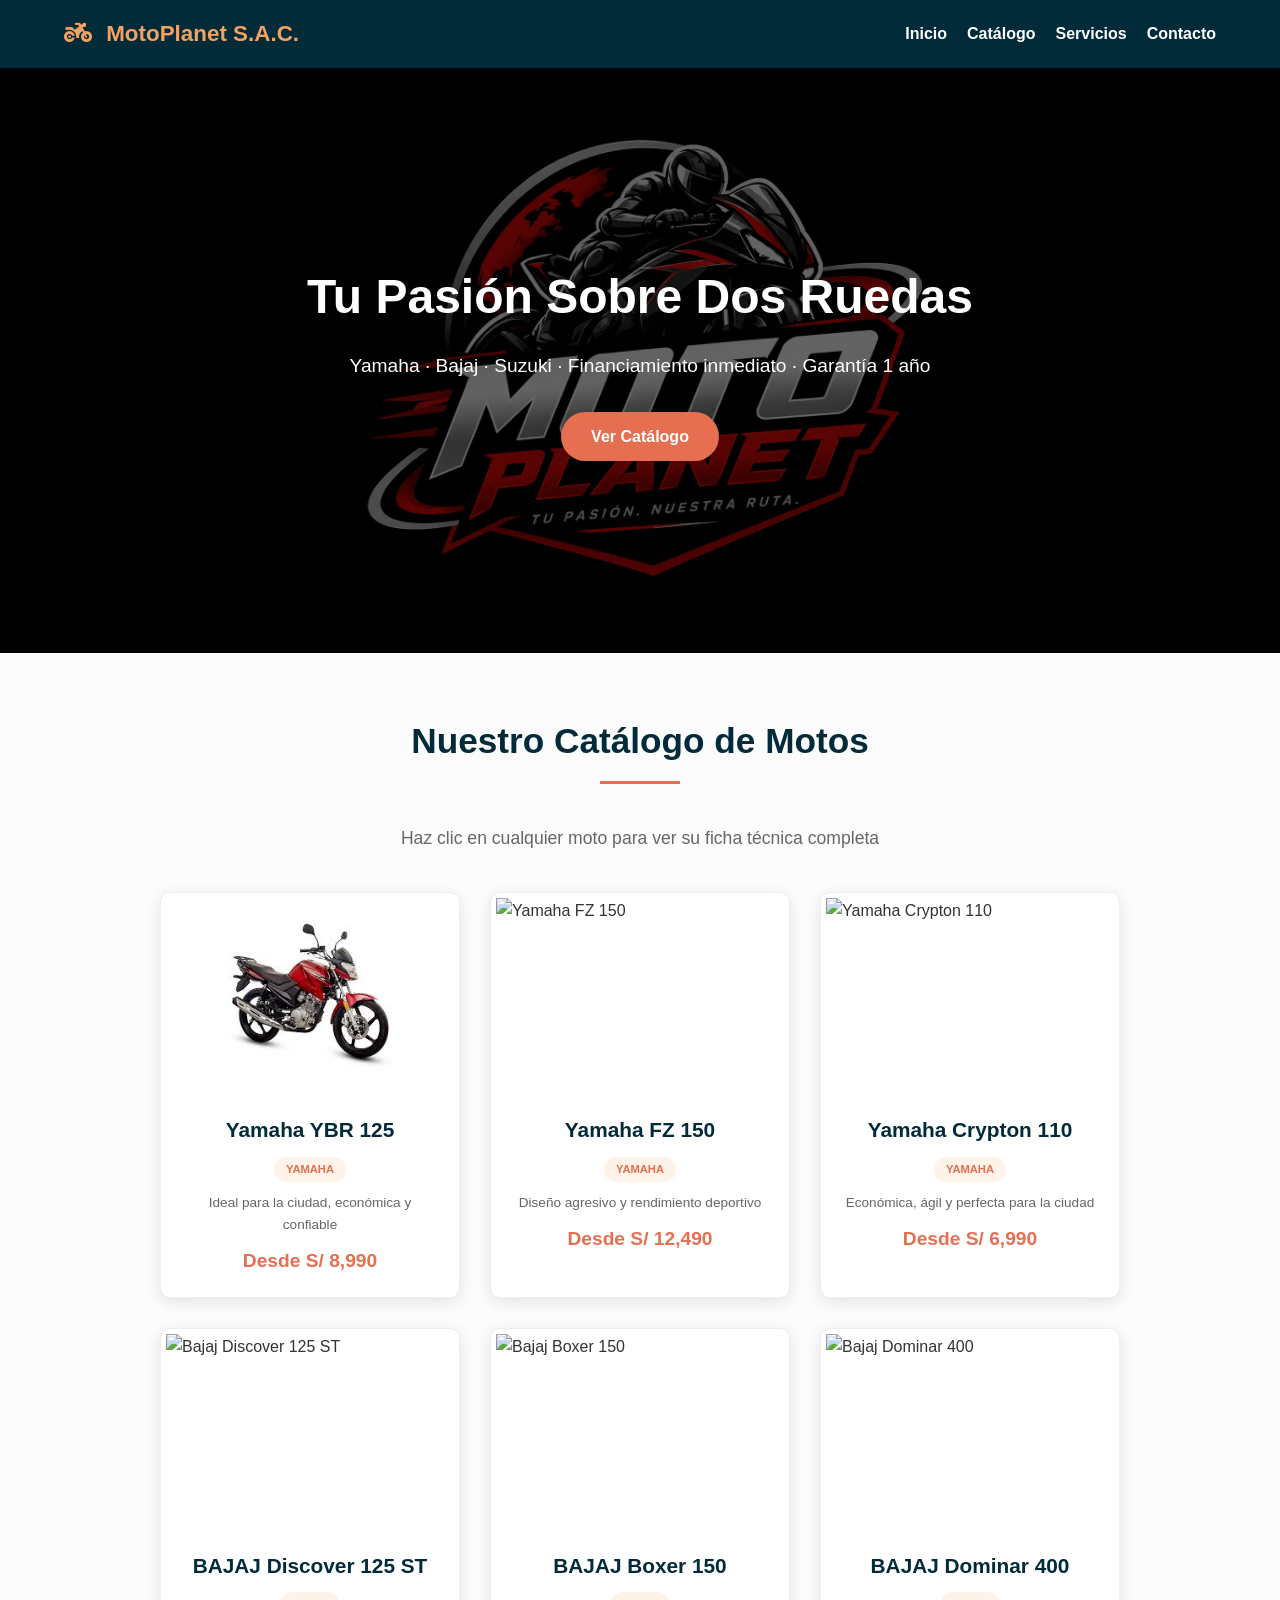
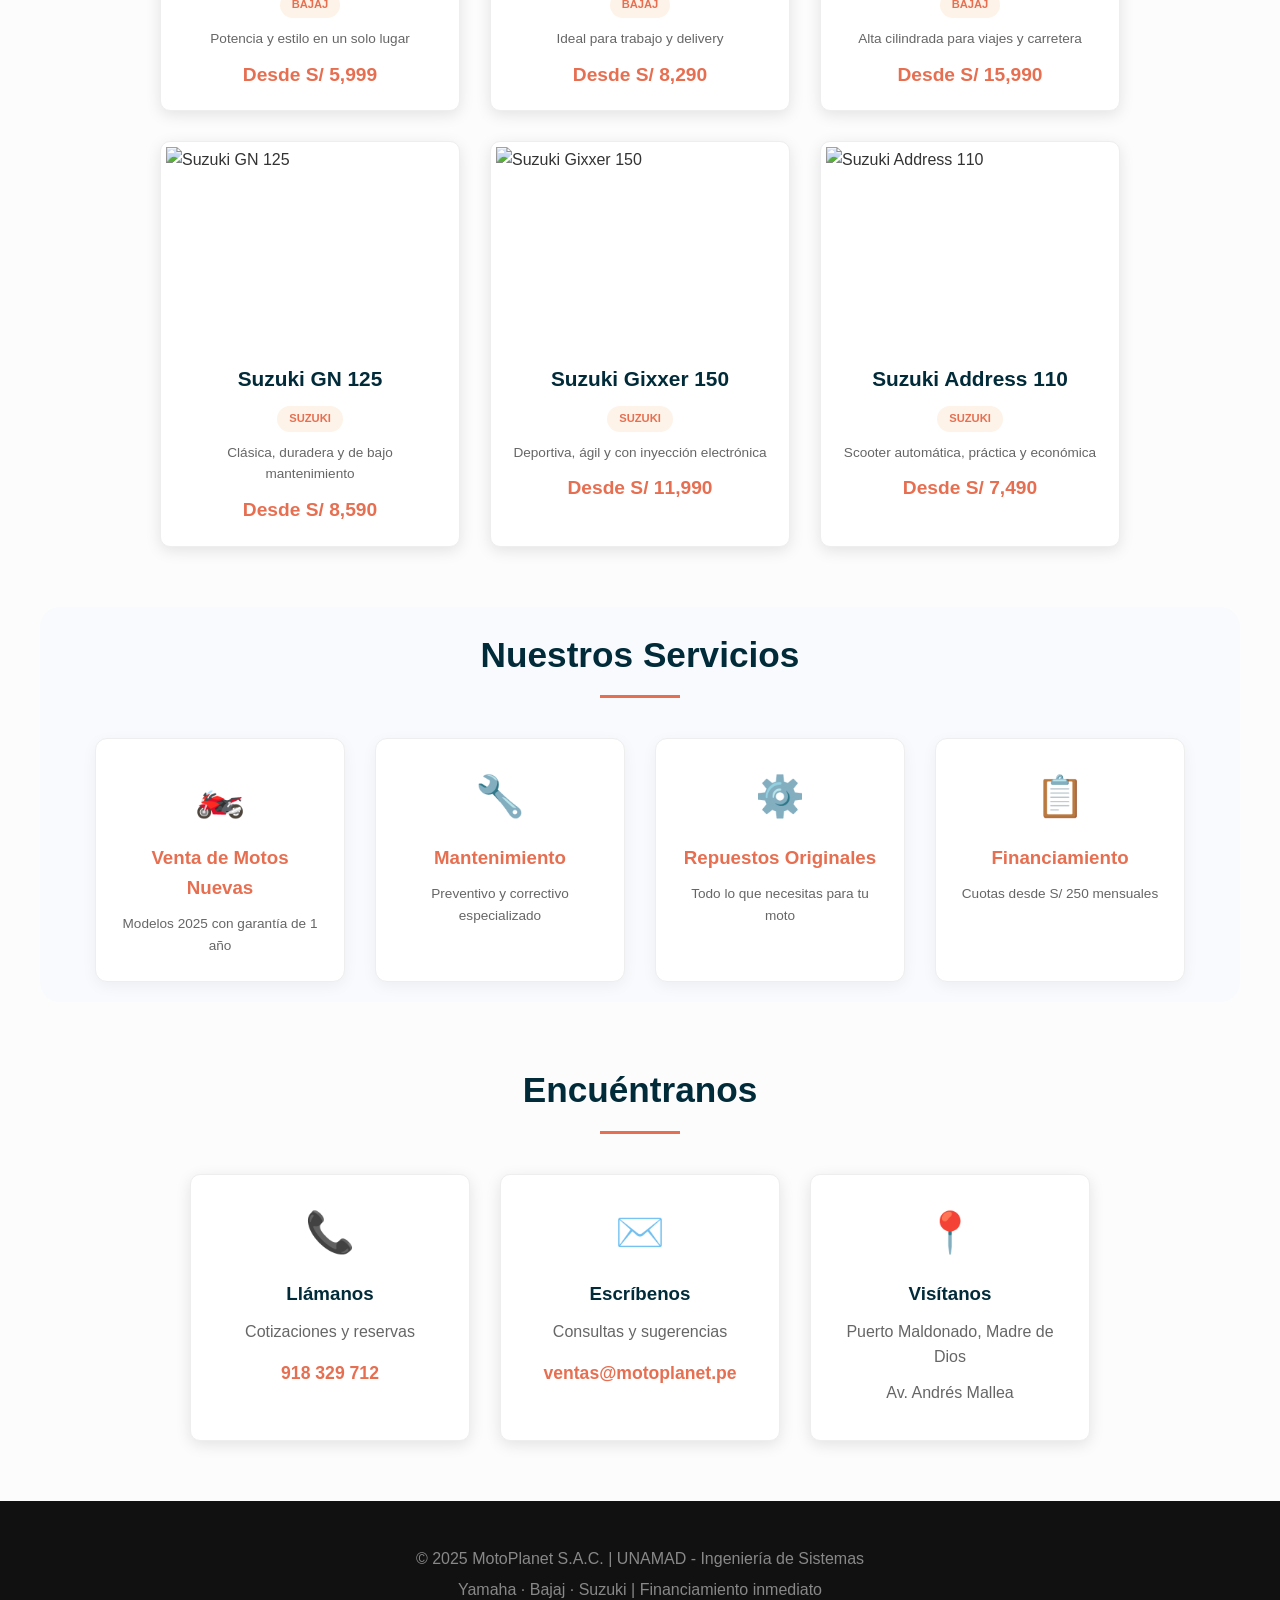
==== maquetado/index.html @ e6634514 "la base" ====
<!DOCTYPE html>
<html lang="es">

<head>
    <meta charset="UTF-8">
    <meta name="viewport" content="width=device-width, initial-scale=1.0">
    <title>MotoPlanet S.A.C. | Yamaha · Bajaj · Suzuki</title>
    <meta name="description" content="Catálogo de motos Yamaha, Bajaj y Suzuki en Puerto Maldonado">
    <link rel="stylesheet" href="https://cdnjs.cloudflare.com/ajax/libs/font-awesome/6.0.0-beta3/css/all.min.css">
    <link rel="stylesheet" href="style.css">
</head>

<body>

    <header class="main-header">
        <nav>
            <div class="logo">
                <i class="fas fa-motorcycle"></i>
                MotoPlanet S.A.C.
            </div>
            <ul>
                <li><a href="#inicio">Inicio</a></li>
                <li><a href="#catalogo">Catálogo</a></li>
                <li><a href="#servicios">Servicios</a></li>
                <li><a href="#contacto">Contacto</a></li>
            </ul>
        </nav>
    </header>

    <main>
        <section id="inicio" class="hero">
            <div class="hero-content">
                <h1>Tu Pasión Sobre Dos Ruedas</h1>
                <p>Yamaha · Bajaj · Suzuki · Financiamiento inmediato · Garantía 1 año</p>
                <a href="#catalogo" class="btn-cta">Ver Catálogo</a>
            </div>
        </section>

        <section id="catalogo" class="container">
            <h2 class="section-title">Nuestro Catálogo de Motos</h2>
            <p class="catalogo-descripcion">Haz clic en cualquier moto para ver su ficha técnica completa</p>

            <div class="catalogo-grid">
                <!-- Yamaha YBR 125 -->
                <a href="#modal-yamaha-ybr125" class="moto-card">
                    <div class="moto-imagen">
                        <img src="[data-uri]" alt="Yamaha YBR 125">
                    </div>
                    <div class="moto-info">
                        <h3>Yamaha YBR 125</h3>
                        <span class="marca-badge">YAMAHA</span>
                        <p>Ideal para la ciudad, económica y confiable</p>
                        <div class="precio">Desde S/ 8,990</div>
                    </div>
                </a>

                <!-- Yamaha FZ 150 -->
                <a href="#modal-yamaha-fz150" class="moto-card">
                    <div class="moto-imagen">
                        <img src="https://yamahayamamotos.com.co/wp-content/uploads/fz15v3_gris_2025-jpg.webp" alt="Yamaha FZ 150">
                    </div>
                    <div class="moto-info">
                        <h3>Yamaha FZ 150</h3>
                        <span class="marca-badge">YAMAHA</span>
                        <p>Diseño agresivo y rendimiento deportivo</p>
                        <div class="precio">Desde S/ 12,490</div>
                    </div>
                </a>

                <!-- Yamaha Crypton 110 -->
                <a href="#modal-yamaha-crypton110" class="moto-card">
                    <div class="moto-imagen">
                        <img src="https://lucero.com.pe/wp-content/uploads/2022/08/4-23.png" alt="Yamaha Crypton 110">
                    </div>
                    <div class="moto-info">
                        <h3>Yamaha Crypton 110</h3>
                        <span class="marca-badge">YAMAHA</span>
                        <p>Económica, ágil y perfecta para la ciudad</p>
                        <div class="precio">Desde S/ 6,990</div>
                    </div>
                </a>

                <!-- Bajaj Discover 125 ST -->
                <a href="#modal-bajaj-discover125st" class="moto-card">
                    <div class="moto-imagen">
                        <img src="https://somosmoto.pe/images/models/gallery/bajaj-discover-125st-2024-gallery-c9e2ae.jpg" alt="Bajaj Discover 125 ST">
                    </div>
                    <div class="moto-info">
                        <h3>BAJAJ Discover 125 ST</h3>
                        <span class="marca-badge">BAJAJ</span>
                        <p>Potencia y estilo en un solo lugar</p>
                        <div class="precio">Desde S/ 5,999</div>
                    </div>
                </a>

                <!-- Bajaj Boxer 150 -->
                <a href="#modal-bajaj-boxer150" class="moto-card">
                    <div class="moto-imagen">
                        <img src="https://cdn.pixabay.com/photo/2017/07/03/20/17/motorcycle-2468757_640.jpg" alt="Bajaj Boxer 150">
                    </div>
                    <div class="moto-info">
                        <h3>BAJAJ Boxer 150</h3>
                        <span class="marca-badge">BAJAJ</span>
                        <p>Ideal para trabajo y delivery</p>
                        <div class="precio">Desde S/ 8,290</div>
                    </div>
                </a>

                <!-- Bajaj Dominar 400 -->
                <a href="#modal-bajaj-dominar400" class="moto-card">
                    <div class="moto-imagen">
                        <img src="https://cdn.pixabay.com/photo/2018/09/23/01/35/motorcycle-3697229_640.jpg" alt="Bajaj Dominar 400">
                    </div>
                    <div class="moto-info">
                        <h3>BAJAJ Dominar 400</h3>
                        <span class="marca-badge">BAJAJ</span>
                        <p>Alta cilindrada para viajes y carretera</p>
                        <div class="precio">Desde S/ 15,990</div>
                    </div>
                </a>

                <!-- Suzuki GN 125 -->
                <a href="#modal-suzuki-gn125" class="moto-card">
                    <div class="moto-imagen">
                        <img src="https://cdn.pixabay.com/photo/2022/05/01/17/02/motorcycle-7167574_640.jpg" alt="Suzuki GN 125">
                    </div>
                    <div class="moto-info">
                        <h3>Suzuki GN 125</h3>
                        <span class="marca-badge">SUZUKI</span>
                        <p>Clásica, duradera y de bajo mantenimiento</p>
                        <div class="precio">Desde S/ 8,590</div>
                    </div>
                </a>

                <!-- Suzuki Gixxer 150 -->
                <a href="#modal-suzuki-gixxer150" class="moto-card">
                    <div class="moto-imagen">
                        <img src="https://cdn.pixabay.com/photo/2021/11/10/05/04/motorcycle-6783429_640.jpg" alt="Suzuki Gixxer 150">
                    </div>
                    <div class="moto-info">
                        <h3>Suzuki Gixxer 150</h3>
                        <span class="marca-badge">SUZUKI</span>
                        <p>Deportiva, ágil y con inyección electrónica</p>
                        <div class="precio">Desde S/ 11,990</div>
                    </div>
                </a>

                <!-- Suzuki Address 110 -->
                <a href="#modal-suzuki-address110" class="moto-card">
                    <div class="moto-imagen">
                        <img src="https://cdn.pixabay.com/photo/2015/09/08/21/02/scooter-930727_640.jpg" alt="Suzuki Address 110">
                    </div>
                    <div class="moto-info">
                        <h3>Suzuki Address 110</h3>
                        <span class="marca-badge">SUZUKI</span>
                        <p>Scooter automática, práctica y económica</p>
                        <div class="precio">Desde S/ 7,490</div>
                    </div>
                </a>
            </div>
        </section>

        <section id="servicios" class="container servicios-section">
            <h2 class="section-title">Nuestros Servicios</h2>
            <div class="servicios-grid">
                <div class="servicio-card">
                    <div class="servicio-icon">🏍️</div>
                    <h3>Venta de Motos Nuevas</h3>
                    <p>Modelos 2025 con garantía de 1 año</p>
                </div>
                <div class="servicio-card">
                    <div class="servicio-icon">🔧</div>
                    <h3>Mantenimiento</h3>
                    <p>Preventivo y correctivo especializado</p>
                </div>
                <div class="servicio-card">
                    <div class="servicio-icon">⚙️</div>
                    <h3>Repuestos Originales</h3>
                    <p>Todo lo que necesitas para tu moto</p>
                </div>
                <div class="servicio-card">
                    <div class="servicio-icon">📋</div>
                    <h3>Financiamiento</h3>
                    <p>Cuotas desde S/ 250 mensuales</p>
                </div>
            </div>
        </section>

        <section id="contacto" class="container">
            <h2 class="section-title">Encuéntranos</h2>
            <div class="contacto-grid">
                <div class="contacto-card">
                    <span class="icon">📞</span>
                    <h3>Llámanos</h3>
                    <p>Cotizaciones y reservas</p>
                    <a href="tel:+51918329712" class="contacto-link">918 329 712</a>
                </div>
                <div class="contacto-card">
                    <span class="icon">✉️</span>
                    <h3>Escríbenos</h3>
                    <p>Consultas y sugerencias</p>
                    <a href="mailto:ventas@motoplanet.pe" class="contacto-link">ventas@motoplanet.pe</a>
                </div>
                <div class="contacto-card">
                    <span class="icon">📍</span>
                    <h3>Visítanos</h3>
                    <p>Puerto Maldonado, Madre de Dios</p>
                    <p>Av. Andrés Mallea</p>
                </div>
            </div>
        </section>
    </main>

    <footer class="main-footer">
        <p>&copy; 2025 MotoPlanet S.A.C. | UNAMAD - Ingeniería de Sistemas</p>
        <p>Yamaha · Bajaj · Suzuki | Financiamiento inmediato</p>
    </footer>

    <!-- ========== MODALES ========== -->
    
    <div id="modal-yamaha-ybr125" class="modal">
        <div class="modal-content">
            <a href="#" class="modal-close">&times;</a>
            <div class="ficha-header">
                <div class="ficha-imagen"><img src="[data-uri]" alt="Yamaha YBR 125"></div>
                <div class="ficha-titulo">
                    <h2>Yamaha YBR 125</h2>
                    <span class="ficha-marca">YAMAHA</span>
                    <div class="ficha-precio">S/ 8,990</div>
                    <p>La Yamaha YBR 125 es la moto ideal para la ciudad. Económica, confiable y de bajo mantenimiento.</p>
                </div>
            </div>
            <div class="specs-modal">
                <div class="spec-modal-item"><i class="fas fa-microchip"></i><div><strong>Cilindrada</strong><span>124 cc</span></div></div>
                <div class="spec-modal-item"><i class="fas fa-horse-head"></i><div><strong>Potencia</strong><span>10.5 HP</span></div></div>
                <div class="spec-modal-item"><i class="fas fa-oil-can"></i><div><strong>Motor</strong><span>4T SOHC</span></div></div>
                <div class="spec-modal-item"><i class="fas fa-tachometer-alt"></i><div><strong>Consumo</strong><span>160 km/galón</span></div></div>
                <div class="spec-modal-item"><i class="fas fa-cogs"></i><div><strong>Transmisión</strong><span>4 velocidades</span></div></div>
                <div class="spec-modal-item"><i class="fas fa-weight-hanging"></i><div><strong>Peso</strong><span>121 kg</span></div></div>
            </div>
            <!-- esta parte es donde podemos poner el elace de wasap para cotizar -->
            <a href="https://wa.me/51918329712?text=Hola%20MotoPlanet,%20deseo%20cotizar%20la%20Yamaha%20YBR%20125" target="_blank" class="btn-cotizar">
                <i class="fab fa-whatsapp"></i> Cotizar ahora</a>
            </div> 
    </div>

    <div id="modal-yamaha-fz150" class="modal">
        <div class="modal-content">
            <a href="#" class="modal-close">&times;</a>
            <div class="ficha-header">
                <div class="ficha-imagen"><img src="https://yamahayamamotos.com.co/wp-content/uploads/fz15v3_gris_2025-jpg.webp" alt="Yamaha FZ 150"></div>
                <div class="ficha-titulo">
                    <h2>Yamaha FZ 150</h2>
                    <span class="ficha-marca">YAMAHA</span>
                    <div class="ficha-precio">S/ 12,490</div>
                    <p>Diseño agresivo y rendimiento deportivo. La FZ 150 ofrece una experiencia de manejo única.</p>
                </div>
            </div>
            <div class="specs-modal">
                <div class="spec-modal-item"><i class="fas fa-microchip"></i><div><strong>Cilindrada</strong><span>149 cc</span></div></div>
                <div class="spec-modal-item"><i class="fas fa-horse-head"></i><div><strong>Potencia</strong><span>12.4 HP</span></div></div>
                <div class="spec-modal-item"><i class="fas fa-oil-can"></i><div><strong>Motor</strong><span>4T SOHC</span></div></div>
                <div class="spec-modal-item"><i class="fas fa-tachometer-alt"></i><div><strong>Consumo</strong><span>150 km/galón</span></div></div>
                <div class="spec-modal-item"><i class="fas fa-cogs"></i><div><strong>Transmisión</strong><span>5 velocidades</span></div></div>
                <div class="spec-modal-item"><i class="fas fa-weight-hanging"></i><div><strong>Peso</strong><span>128 kg</span></div></div>
            </div>
            <a href="https://wa.me/51918329712?text=Hola%20MotoPlanet,%20deseo%20cotizar%20la%20Yamaha%20YBR%20125" target="_blank" class="btn-cotizar">
                <i class="fab fa-whatsapp"></i> Cotizar ahora</a>
        </div>
    </div>

    <div id="modal-yamaha-crypton110" class="modal">
        <div class="modal-content">
            <a href="#" class="modal-close">&times;</a>
            <div class="ficha-header">
                <div class="ficha-imagen"><img src="https://cdn.pixabay.com/photo/2022/02/28/17/02/motorcycle-7038463_640.jpg" alt="Yamaha Crypton 110"></div>
                <div class="ficha-titulo">
                    <h2>Yamaha Crypton 110</h2>
                    <span class="ficha-marca">YAMAHA</span>
                    <div class="ficha-precio">S/ 6,990</div>
                    <p>Económica, ágil y perfecta para la ciudad. Bajo consumo y facilidad de manejo.</p>
                </div>
            </div>
            <div class="specs-modal">
                <div class="spec-modal-item"><i class="fas fa-microchip"></i><div><strong>Cilindrada</strong><span>113 cc</span></div></div>
                <div class="spec-modal-item"><i class="fas fa-horse-head"></i><div><strong>Potencia</strong><span>9.5 HP</span></div></div>
                <div class="spec-modal-item"><i class="fas fa-oil-can"></i><div><strong>Motor</strong><span>4T SOHC</span></div></div>
                <div class="spec-modal-item"><i class="fas fa-tachometer-alt"></i><div><strong>Consumo</strong><span>170 km/galón</span></div></div>
                <div class="spec-modal-item"><i class="fas fa-cogs"></i><div><strong>Transmisión</strong><span>4 velocidades semi-auto</span></div></div>
                <div class="spec-modal-item"><i class="fas fa-weight-hanging"></i><div><strong>Peso</strong><span>95 kg</span></div></div>
            </div>
            <a href="https://wa.me/51918329712?text=Hola%20MotoPlanet,%20deseo%20cotizar%20la%20Yamaha%20YBR%20125" target="_blank" class="btn-cotizar">
                <i class="fab fa-whatsapp"></i> Cotizar ahora</a>
   
        </div>
    </div>

    <div id="modal-bajaj-discover125st" class="modal">
        <div class="modal-content">
            <a href="#" class="modal-close">&times;</a>
            <div class="ficha-header">
                <div class="ficha-imagen"><img src="https://somosmoto.pe/images/models/gallery/bajaj-discover-125st-2024-gallery-c9e2ae.jpg" alt="Bajaj Discover 125 ST"></div>
                <div class="ficha-titulo">
                    <h2>Bajaj Discover 125 ST</h2>
                    <span class="ficha-marca">BAJAJ</span>
                    <div class="ficha-precio">S/ 5,999</div>
                    <p>Potencia y estilo en un solo lugar. Líder en su segmento con motor DTS-i.</p>
                </div>
            </div>
            <div class="specs-modal">
                <div class="spec-modal-item"><i class="fas fa-microchip"></i><div><strong>Cilindrada</strong><span>124.6 cc</span></div></div>
                <div class="spec-modal-item"><i class="fas fa-horse-head"></i><div><strong>Potencia</strong><span>12.8 HP</span></div></div>
                <div class="spec-modal-item"><i class="fas fa-oil-can"></i><div><strong>Motor</strong><span>4T DTS-i</span></div></div>
                <div class="spec-modal-item"><i class="fas fa-tachometer-alt"></i><div><strong>Consumo</strong><span>250 km/galón</span></div></div>
                <div class="spec-modal-item"><i class="fas fa-cogs"></i><div><strong>Transmisión</strong><span>5 velocidades</span></div></div>
                <div class="spec-modal-item"><i class="fas fa-weight-hanging"></i><div><strong>Peso</strong><span>124 kg</span></div></div>
            </div>
            <a href="https://wa.me/51918329712?text=Hola%20MotoPlanet,%20deseo%20cotizar%20la%20Bajaj%20Discover%20125%20ST" target="_blank" class="btn-cotizar">
                <i class="fab fa-whatsapp"></i> Cotizar ahora</a>
        </div>
    </div>

    <div id="modal-bajaj-boxer150" class="modal">
        <div class="modal-content">
            <a href="#" class="modal-close">&times;</a>
            <div class="ficha-header">
                <div class="ficha-imagen"><img src="https://cdn.pixabay.com/photo/2017/07/03/20/17/motorcycle-2468757_640.jpg" alt="Bajaj Boxer 150"></div>
                <div class="ficha-titulo">
                    <h2>Bajaj Boxer 150</h2>
                    <span class="ficha-marca">BAJAJ</span>
                    <div class="ficha-precio">S/ 8,290</div>
                    <p>Ideal para trabajo y delivery. Durabilidad y bajo costo de mantenimiento.</p>
                </div>
            </div>
            <div class="specs-modal">
                <div class="spec-modal-item"><i class="fas fa-microchip"></i><div><strong>Cilindrada</strong><span>149.5 cc</span></div></div>
                <div class="spec-modal-item"><i class="fas fa-horse-head"></i><div><strong>Potencia</strong><span>12 HP</span></div></div>
                <div class="spec-modal-item"><i class="fas fa-oil-can"></i><div><strong>Motor</strong><span>4T DTS-i</span></div></div>
                <div class="spec-modal-item"><i class="fas fa-tachometer-alt"></i><div><strong>Consumo</strong><span>155 km/galón</span></div></div>
                <div class="spec-modal-item"><i class="fas fa-cogs"></i><div><strong>Transmisión</strong><span>4 velocidades</span></div></div>
                <div class="spec-modal-item"><i class="fas fa-weight-hanging"></i><div><strong>Peso</strong><span>130 kg</span></div></div>
            </div>
            <a href="https://wa.me/51918329712?text=Hola%20MotoPlanet,%20deseo%20cotizar%20la%20Bajaj%20Boxer%20150" target="_blank" class="btn-cotizar">
                <i class="fab fa-whatsapp"></i> Cotizar ahora</a>
        </div>
    </div>

    <div id="modal-bajaj-dominar400" class="modal">
        <div class="modal-content">
            <a href="#" class="modal-close">&times;</a>
            <div class="ficha-header">
                <div class="ficha-imagen"><img src="https://cdn.pixabay.com/photo/2018/09/23/01/35/motorcycle-3697229_640.jpg" alt="Bajaj Dominar 400"></div>
                <div class="ficha-titulo">
                    <h2>Bajaj Dominar 400</h2>
                    <span class="ficha-marca">BAJAJ</span>
                    <div class="ficha-precio">S/ 15,990</div>
                    <p>Alta cilindrada para viajes y carretera. Potencia y confort para largas distancias.</p>
                </div>
            </div>
            <div class="specs-modal">
                <div class="spec-modal-item"><i class="fas fa-microchip"></i><div><strong>Cilindrada</strong><span>373 cc</span></div></div>
                <div class="spec-modal-item"><i class="fas fa-horse-head"></i><div><strong>Potencia</strong><span>39.5 HP</span></div></div>
                <div class="spec-modal-item"><i class="fas fa-oil-can"></i><div><strong>Motor</strong><span>4T líquido</span></div></div>
                <div class="spec-modal-item"><i class="fas fa-tachometer-alt"></i><div><strong>Consumo</strong><span>130 km/galón</span></div></div>
                <div class="spec-modal-item"><i class="fas fa-cogs"></i><div><strong>Transmisión</strong><span>6 velocidades</span></div></div>
                <div class="spec-modal-item"><i class="fas fa-weight-hanging"></i><div><strong>Peso</strong><span>182 kg</span></div></div>
            </div>
            <a href="https://wa.me/51918329712?text=Hola%20MotoPlanet,%20deseo%20cotizar%20la%20Bajaj%20Dominar%20400" target="_blank" class="btn-cotizar">
                <i class="fab fa-whatsapp"></i> Cotizar ahora</a>
        </div>
    </div>

    <div id="modal-suzuki-gn125" class="modal">
        <div class="modal-content">
            <a href="#" class="modal-close">&times;</a>
            <div class="ficha-header">
                <div class="ficha-imagen"><img src="https://cdn.pixabay.com/photo/2022/05/01/17/02/motorcycle-7167574_640.jpg" alt="Suzuki GN 125"></div>
                <div class="ficha-titulo">
                    <h2>Suzuki GN 125</h2>
                    <span class="ficha-marca">SUZUKI</span>
                    <div class="ficha-precio">S/ 8,590</div>
                    <p>Clásica, duradera y de bajo mantenimiento. Favorita para trabajo y transporte diario.</p>
                </div>
            </div>
            <div class="specs-modal">
                <div class="spec-modal-item"><i class="fas fa-microchip"></i><div><strong>Cilindrada</strong><span>124 cc</span></div></div>
                <div class="spec-modal-item"><i class="fas fa-horse-head"></i><div><strong>Potencia</strong><span>11 HP</span></div></div>
                <div class="spec-modal-item"><i class="fas fa-oil-can"></i><div><strong>Motor</strong><span>4T OHC</span></div></div>
                <div class="spec-modal-item"><i class="fas fa-tachometer-alt"></i><div><strong>Consumo</strong><span>150 km/galón</span></div></div>
                <div class="spec-modal-item"><i class="fas fa-cogs"></i><div><strong>Transmisión</strong><span>5 velocidades</span></div></div>
                <div class="spec-modal-item"><i class="fas fa-weight-hanging"></i><div><strong>Peso</strong><span>112 kg</span></div></div>
            </div>
            <a href="https://wa.me/51918329712?text=Hola%20MotoPlanet,%20deseo%20cotizar%20la%20Suzuki%20GN%20125" target="_blank" class="btn-cotizar">
                <i class="fab fa-whatsapp"></i> Cotizar ahora</a>
        </div>
    </div>

    <div id="modal-suzuki-gixxer150" class="modal">
        <div class="modal-content">
            <a href="#" class="modal-close">&times;</a>
            <div class="ficha-header">
                <div class="ficha-imagen"><img src="https://cdn.pixabay.com/photo/2021/11/10/05/04/motorcycle-6783429_640.jpg" alt="Suzuki Gixxer 150"></div>
                <div class="ficha-titulo">
                    <h2>Suzuki Gixxer 150</h2>
                    <span class="ficha-marca">SUZUKI</span>
                    <div class="ficha-precio">S/ 11,990</div>
                    <p>Deportiva, ágil y con inyección electrónica. Lo mejor de la tecnología Suzuki.</p>
                </div>
            </div>
            <div class="specs-modal">
                <div class="spec-modal-item"><i class="fas fa-microchip"></i><div><strong>Cilindrada</strong><span>155 cc</span></div></div>
                <div class="spec-modal-item"><i class="fas fa-horse-head"></i><div><strong>Potencia</strong><span>13.6 HP</span></div></div>
                <div class="spec-modal-item"><i class="fas fa-oil-can"></i><div><strong>Motor</strong><span>4T inyección</span></div></div>
                <div class="spec-modal-item"><i class="fas fa-tachometer-alt"></i><div><strong>Consumo</strong><span>155 km/galón</span></div></div>
                <div class="spec-modal-item"><i class="fas fa-cogs"></i><div><strong>Transmisión</strong><span>5 velocidades</span></div></div>
                <div class="spec-modal-item"><i class="fas fa-weight-hanging"></i><div><strong>Peso</strong><span>136 kg</span></div></div>
            </div>
            <a href="https://wa.me/51918329712?text=Hola%20MotoPlanet,%20deseo%20cotizar%20la%20Suzuki%20Gixxer%20150" target="_blank" class="btn-cotizar">
                <i class="fab fa-whatsapp"></i> Cotizar ahora</a>
        </div>
    </div>

    <div id="modal-suzuki-address110" class="modal">
        <div class="modal-content">
            <a href="#" class="modal-close">&times;</a>
            <div class="ficha-header">
                <div class="ficha-imagen"><img src="https://cdn.pixabay.com/photo/2015/09/08/21/02/scooter-930727_640.jpg" alt="Suzuki Address 110"></div>
                <div class="ficha-titulo">
                    <h2>Suzuki Address 110</h2>
                    <span class="ficha-marca">SUZUKI</span>
                    <div class="ficha-precio">S/ 7,490</div>
                    <p>Scooter automática, práctica y económica. Perfecta para moverse en la ciudad.</p>
                </div>
            </div>
            <div class="specs-modal">
                <div class="spec-modal-item"><i class="fas fa-microchip"></i><div><strong>Cilindrada</strong><span>112 cc</span></div></div>
                <div class="spec-modal-item"><i class="fas fa-horse-head"></i><div><strong>Potencia</strong><span>8.5 HP</span></div></div>
                <div class="spec-modal-item"><i class="fas fa-oil-can"></i><div><strong>Motor</strong><span>4T OHC</span></div></div>
                <div class="spec-modal-item"><i class="fas fa-tachometer-alt"></i><div><strong>Consumo</strong><span>165 km/galón</span></div></div>
                <div class="spec-modal-item"><i class="fas fa-cogs"></i><div><strong>Transmisión</strong><span>Automática CVT</span></div></div>
                <div class="spec-modal-item"><i class="fas fa-weight-hanging"></i><div><strong>Peso</strong><span>98 kg</span></div></div>
            </div>
            <a href="https://wa.me/51918329712?text=Hola%20MotoPlanet,%20deseo%20cotizar%20la%20Suzuki%20Address%20110" target="_blank" class="btn-cotizar">
                <i class="fab fa-whatsapp"></i> Cotizar ahora</a>
        </div>
    </div>
    

</body>

</html>
---- maquetado/style.css ----
/* ========== RESETEO PROFESIONAL ========== */
* {
    margin: 0;
    padding: 0;
    box-sizing: border-box;
}

body {
    font-family: 'Segoe UI', Tahoma, sans-serif;
    background-color: #fcfcfc;
    color: #333;
    line-height: 1.6;
    scroll-behavior: smooth;
}

/* ========== NAVEGACIÓN ========== */
.main-header {
    background-color: #022b3a;
    color: white;
    padding: 1rem 5%;
    position: sticky;
    top: 0;
    z-index: 1000;
}

.main-header nav {
    display: flex;
    justify-content: space-between;
    align-items: center;
    max-width: 1200px;
    margin: 0 auto;
}

.logo {
    font-size: 1.4rem;
    font-weight: bold;
    color: #f4a261;
}

.logo i {
    margin-right: 8px;
}

.main-header ul {
    display: flex;
    list-style: none;
    gap: 20px;
}

.main-header a {
    color: white;
    text-decoration: none;
    font-weight: bold;
    transition: color 0.3s;
}

.main-header a:hover {
    color: #f4a261;
}
.hero {
    /* 1. Añadimos un fondo negro (#000) para rellenar los costados */
    background: linear-gradient(rgba(0, 0, 0, 0.6), rgba(0, 0, 0, 0.6)),
                #000000 url('logo/WhatsApp\ Image\ 2026-05-19\ at\ 8.20.12\ AM.jpeg') no-repeat;
    
    /* 2. Mantenemos el logo completo verticalmente */
    background-size: contain; 
    background-position: center;
    
    height: 65vh;
    display: flex;
    justify-content: center;
    align-items: center;
    text-align: center;
    color: white;
}

.hero h1 {
    font-size: 3rem;
    margin-bottom: 15px;
}

.hero p {
    font-size: 1.2rem;
    margin-bottom: 10px;
}

.btn-cta {
    display: inline-block;
    margin-top: 20px;
    padding: 12px 30px;
    background-color: #e76f51;
    color: white;
    text-decoration: none;
    font-weight: bold;
    border-radius: 50px;
    transition: background 0.3s, transform 0.2s;
}

.btn-cta:hover {
    background-color: #bc5a40;
    transform: scale(1.05);
}

/* ========== LAYOUT Y GRIDS (BOX MODEL) ========== */
.container {
    max-width: 1200px;
    margin: 60px auto;
    padding: 0 20px;
}

.section-title {
    text-align: center;
    margin-bottom: 40px;
    color: #022b3a;
    font-size: 2.2rem;
    position: relative;
    padding-bottom: 15px;
}

.section-title::after {
    content: '';
    position: absolute;
    bottom: 0;
    left: 50%;
    transform: translateX(-50%);
    width: 80px;
    height: 3px;
    background-color: #e76f51;
}

.catalogo-descripcion {
    text-align: center;
    color: #666;
    margin-bottom: 40px;
    font-size: 1.1rem;
}

/* Grid de Catálogo */
.catalogo-grid {
    display: flex;
    flex-wrap: wrap;
    justify-content: center;
    gap: 30px;
}

/* ========== TARJETAS (CARD DESIGN) PARA MOTOS ========== */
.moto-card {
   
    background: white;
    width: 300px;
    border-radius: 10px;
    overflow: hidden;
    box-shadow: 0 4px 15px rgba(0, 0, 0, 0.1);
    transition: transform 0.3s, box-shadow 0.3s;
    border: 1px solid #eee;
    cursor: pointer;
    text-decoration: none;
    color: inherit;
    display: block;
}

.moto-card:hover {
    transform: translateY(-10px);
    box-shadow: 0 8px 25px rgba(0, 0, 0, 0.15);
}

.moto-imagen {
    width: 100%;
    height: 200px;
    overflow: hidden;
}

.moto-imagen img {
    width: 100%;
    height: 100%;
    /* 1. Cambia 'cover' por 'contain' si no quieres que se corte ninguna parte de la moto */
    object-fit: contain; 
    
    /* 2. Añade un pequeño espacio interno para que la moto no choque con los bordes de la tarjeta */
    padding: 5px; 

    transition: transform 0.3s;
    
    
}

.moto-card:hover .moto-imagen img {
    transform: scale(1.05);
}

.moto-info {
    padding: 20px;
    text-align: center;
}

.moto-info h3 {
    color: #022b3a;
    margin-bottom: 8px;
    font-size: 1.3rem;
}

.marca-badge {
    display: inline-block;
    background: #fef3e8;
    color: #e76f51;
    padding: 4px 12px;
    border-radius: 20px;
    font-size: 0.7rem;
    font-weight: bold;
    margin-bottom: 10px;
}

.moto-info p {
    color: #666;
    font-size: 0.85rem;
    margin-bottom: 10px;
}

.precio {
    display: block;
    margin-top: 10px;
    font-weight: bold;
    color: #e76f51;
    font-size: 1.2rem;
}

/* ========== MODAL (SIN JS, CON :TARGET) ========== */
.modal {
    position: fixed;
    top: 0;
    left: 0;
    width: 100%;
    height: 100%;
    background: rgba(0, 0, 0, 0.85);
    z-index: 2000;
    display: none;
    align-items: center;
    justify-content: center;
    backdrop-filter: blur(5px);
}

.modal:target {
    display: flex;
}

.modal-content {
    background: white;
    width: 90%;
    max-width: 800px;
    max-height: 85vh;
    overflow-y: auto;
    border-radius: 15px;
    padding: 30px;
    position: relative;
    animation: modalFadeIn 0.3s ease;
}

@keyframes modalFadeIn {
    from {
        opacity: 0;
        transform: translateY(-30px);
    }
    to {
        opacity: 1;
        transform: translateY(0);
    }
}

.modal-close {
    position: absolute;
    right: 20px;
    top: 15px;
    font-size: 28px;
    font-weight: bold;
    text-decoration: none;
    color: #aaa;
    transition: color 0.2s;
}

.modal-close:hover {
    color: #e76f51;
}

/* Ficha técnica dentro del modal */
.ficha-header {
    display: flex;
    gap: 20px;
    flex-wrap: wrap;
    margin-bottom: 25px;
    padding-bottom: 15px;
    border-bottom: 2px solid #f0f0f0;
}

.ficha-imagen {
    flex: 1;
    min-width: 180px;
    background: #f5f5f5;
    border-radius: 12px;
    display: flex;
    align-items: center;
    justify-content: center;
    padding: 15px;
}

.ficha-imagen img {
    width: 100%;
    max-height: 180px;
    object-fit: contain;
    border-radius: 10px;
}

.ficha-titulo {
    flex: 2;
}

.ficha-titulo h2 {
    color: #022b3a;
    font-size: 1.8rem;
    margin-bottom: 8px;
}

.ficha-marca {
    display: inline-block;
    background: #e76f51;
    color: white;
    padding: 4px 15px;
    border-radius: 20px;
    font-size: 0.8rem;
    margin-bottom: 10px;
}

.ficha-precio {
    font-size: 1.5rem;
    font-weight: bold;
    color: #e76f51;
    margin-bottom: 10px;
}

.ficha-titulo p {
    color: #555;
    line-height: 1.5;
}

/* Especificaciones en grid */
.specs-modal {
    display: grid;
    grid-template-columns: repeat(auto-fit, minmax(180px, 1fr));
    gap: 12px;
    margin: 20px 0;
}

.spec-modal-item {
    display: flex;
    align-items: center;
    gap: 10px;
    background: #f8fafd;
    padding: 10px;
    border-radius: 12px;
}

.spec-modal-item i {
    font-size: 1.3rem;
    color: #e76f51;
    width: 30px;
}

.spec-modal-item strong {
    display: block;
    font-size: 0.65rem;
    text-transform: uppercase;
    color: #6b8cae;
}

.spec-modal-item span {
    font-weight: 700;
    font-size: 0.85rem;
}

.btn-cotizar {
    display: block;
    width: 100%;
    background: #e76f51;
    color: white;
    padding: 12px;
    border: none;
    border-radius: 50px;
    font-weight: bold;
    font-size: 1rem;
    cursor: pointer;
    text-align: center;
    text-decoration: none;
    transition: background 0.3s;
}

.btn-cotizar:hover {
    background: #bc5a40;
}

/* ========== SERVICIOS ========== */
.servicios-section {
    background-color: #f8fafd;
    border-radius: 20px;
    padding: 20px 0;
}

.servicios-grid {
    display: flex;
    flex-wrap: wrap;
    justify-content: center;
    gap: 30px;
}

.servicio-card {
    background: white;
    width: 250px;
    padding: 25px;
    border-radius: 12px;
    text-align: center;
    box-shadow: 0 4px 15px rgba(0, 0, 0, 0.05);
    transition: transform 0.3s;
    border: 1px solid #eee;
}

.servicio-card:hover {
    transform: translateY(-5px);
}

.servicio-icon {
    font-size: 2.5rem;
    margin-bottom: 15px;
}

.servicio-card h3 {
    color: #e76f51;
    margin-bottom: 10px;
}

.servicio-card p {
    color: #666;
    font-size: 0.85rem;
}

/* ========== CONTACTO (GRID Y TARJETAS) ========== */
.contacto-grid {
    display: flex;
    flex-wrap: wrap;
    justify-content: center;
    gap: 30px;
}

.contacto-card {
    background: white;
    width: 280px;
    border-radius: 10px;
    overflow: hidden;
    box-shadow: 0 4px 15px rgba(0, 0, 0, 0.1);
    transition: transform 0.3s;
    border: 1px solid #eee;
    text-align: center;
    padding: 25px;
}

.contacto-card:hover {
    transform: translateY(-5px);
}

.icon {
    font-size: 2.5rem;
    display: block;
    margin-bottom: 15px;
}

.contacto-card h3 {
    color: #022b3a;
    margin-bottom: 10px;
}

.contacto-card p {
    color: #666;
    margin-bottom: 10px;
}

.contacto-link {
    display: inline-block;
    margin-top: 5px;
    font-weight: bold;
    color: #e76f51;
    font-size: 1.1rem;
    text-decoration: none;
}

.contacto-link:hover {
    text-decoration: underline;
}

/* ========== FOOTER ========== */
.main-footer {
    background: #111;
    color: #888;
    text-align: center;
    padding: 40px;
    margin-top: 60px;
}

.main-footer p {
    margin: 5px 0;
}

/* ========== RESPONSIVE ========== */
@media (max-width: 768px) {
    .main-header nav {
        flex-direction: column;
        gap: 15px;
    }
    
    .main-header ul {
        gap: 15px;
    }
    
    .hero h1 {
        font-size: 2rem;
    }
    
    .hero p {
        font-size: 1rem;
    }
    
    .section-title {
        font-size: 1.8rem;
    }
    
    .ficha-header {
        flex-direction: column;
    }
    
    .modal-content {
        padding: 20px;
    }
}

@media (max-width: 480px) {
    .main-header ul {
        flex-direction: column;
        text-align: center;
        gap: 10px;
    }
    
    .container {
        margin: 40px auto;
        padding: 0 15px;
    }
    
    .hero {
        height: 60vh;
    }
    
    .hero h1 {
        font-size: 1.5rem;
    }
}
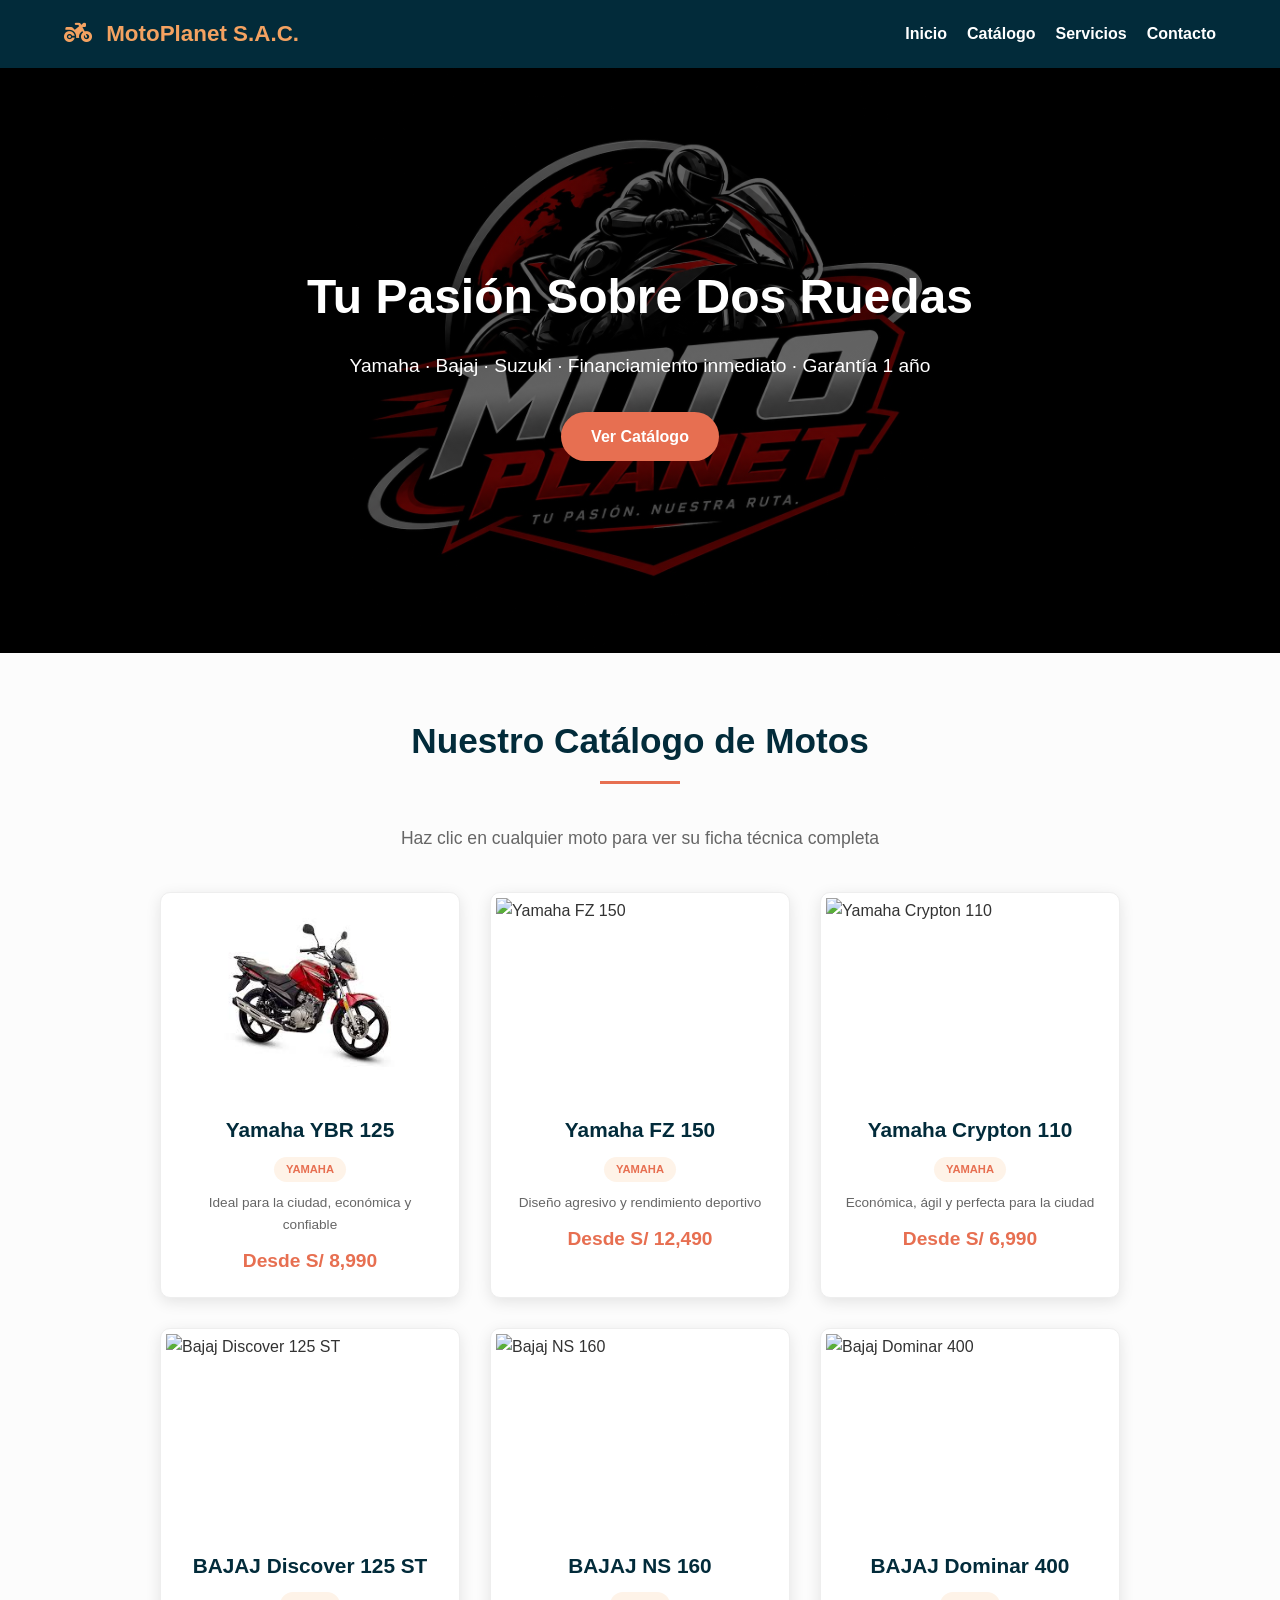
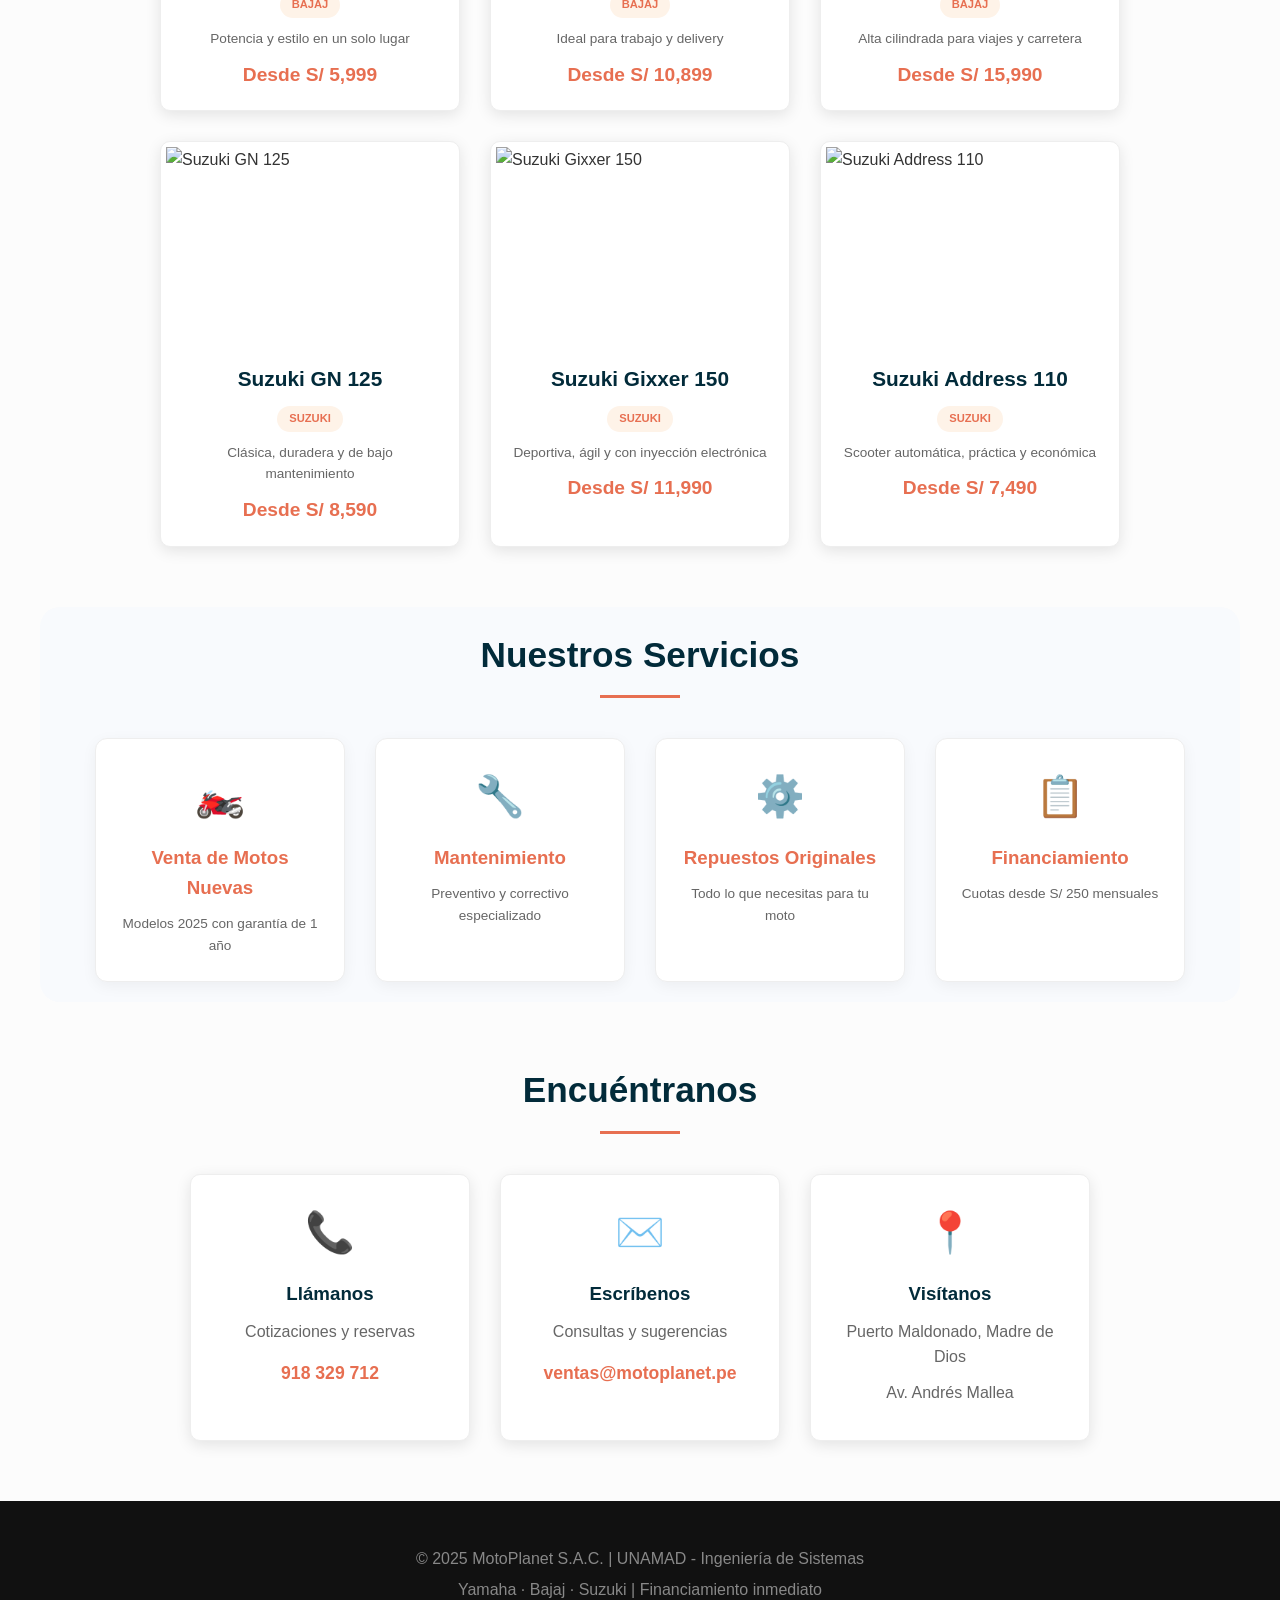
==== commit ed3e4fca: "arregando la imagenes de html" ====
--- a/maquetado/index.html
+++ b/maquetado/index.html
@@ -93,23 +93,23 @@
                     </div>
                 </a>
 
-                <!-- Bajaj Boxer 150 -->
-                <a href="#modal-bajaj-boxer150" class="moto-card">
-                    <div class="moto-imagen">
-                        <img src="https://cdn.pixabay.com/photo/2017/07/03/20/17/motorcycle-2468757_640.jpg" alt="Bajaj Boxer 150">
-                    </div>
-                    <div class="moto-info">
-                        <h3>BAJAJ Boxer 150</h3>
+                <!-- Bajaj NS 160 -->
+                <a href="#modal-bajaj-NS160" class="moto-card">
+                    <div class="moto-imagen">
+                        <img src="https://lucero.com.pe/wp-content/uploads/2020/07/1-76.png" alt="Bajaj NS 160">
+                    </div>
+                    <div class="moto-info">
+                        <h3>BAJAJ NS 160</h3>
                         <span class="marca-badge">BAJAJ</span>
                         <p>Ideal para trabajo y delivery</p>
-                        <div class="precio">Desde S/ 8,290</div>
+                        <div class="precio">Desde S/ 10,899</div>
                     </div>
                 </a>
 
                 <!-- Bajaj Dominar 400 -->
                 <a href="#modal-bajaj-dominar400" class="moto-card">
                     <div class="moto-imagen">
-                        <img src="https://cdn.pixabay.com/photo/2018/09/23/01/35/motorcycle-3697229_640.jpg" alt="Bajaj Dominar 400">
+                        <img src="https://nzmotos.cl/cdn/shop/files/Shopifycuadrado-PhotoRoom-2023-07-25T104807.070.png?v=1690296494&width=1946" alt="Bajaj Dominar 400">
                     </div>
                     <div class="moto-info">
                         <h3>BAJAJ Dominar 400</h3>
@@ -122,7 +122,7 @@
                 <!-- Suzuki GN 125 -->
                 <a href="#modal-suzuki-gn125" class="moto-card">
                     <div class="moto-imagen">
-                        <img src="https://cdn.pixabay.com/photo/2022/05/01/17/02/motorcycle-7167574_640.jpg" alt="Suzuki GN 125">
+                        <img src="https://i0.wp.com/suzukimotos.pe/wp-content/uploads/2024/08/GN125N-PNG.png?fit=1000%2C1000&ssl=1" alt="Suzuki GN 125">
                     </div>
                     <div class="moto-info">
                         <h3>Suzuki GN 125</h3>
@@ -135,7 +135,7 @@
                 <!-- Suzuki Gixxer 150 -->
                 <a href="#modal-suzuki-gixxer150" class="moto-card">
                     <div class="moto-imagen">
-                        <img src="https://cdn.pixabay.com/photo/2021/11/10/05/04/motorcycle-6783429_640.jpg" alt="Suzuki Gixxer 150">
+                        <img src="https://motocorp.pe/media/catalog/product/g/s/gsx150-nakedng_1.jpg?quality=85&bg-color=255,255,255&fit=bounds&height=700&width=700&canvas=700:700" alt="Suzuki Gixxer 150">
                     </div>
                     <div class="moto-info">
                         <h3>Suzuki Gixxer 150</h3>
@@ -148,7 +148,7 @@
                 <!-- Suzuki Address 110 -->
                 <a href="#modal-suzuki-address110" class="moto-card">
                     <div class="moto-imagen">
-                        <img src="https://cdn.pixabay.com/photo/2015/09/08/21/02/scooter-930727_640.jpg" alt="Suzuki Address 110">
+                        <img src="https://www.suzuki.com.co/sites/default/files/2026-01/ADRESS-BLANCA.png" alt="Suzuki Address 110">
                     </div>
                     <div class="moto-info">
                         <h3>Suzuki Address 110</h3>
@@ -320,15 +320,15 @@
         </div>
     </div>
 
-    <div id="modal-bajaj-boxer150" class="modal">
-        <div class="modal-content">
-            <a href="#" class="modal-close">&times;</a>
-            <div class="ficha-header">
-                <div class="ficha-imagen"><img src="https://cdn.pixabay.com/photo/2017/07/03/20/17/motorcycle-2468757_640.jpg" alt="Bajaj Boxer 150"></div>
-                <div class="ficha-titulo">
-                    <h2>Bajaj Boxer 150</h2>
+    <div id="modal-bajaj-NS160" class="modal">
+        <div class="modal-content">
+            <a href="#" class="modal-close">&times;</a>
+            <div class="ficha-header">
+                <div class="ficha-imagen"><img src="https://lucero.com.pe/wp-content/uploads/2020/07/1-76.png" alt="Bajaj NS 160"></div>
+                <div class="ficha-titulo">
+                    <h2>Bajaj NS 160</h2>
                     <span class="ficha-marca">BAJAJ</span>
-                    <div class="ficha-precio">S/ 8,290</div>
+                    <div class="ficha-precio">S/ 10,899</div>
                     <p>Ideal para trabajo y delivery. Durabilidad y bajo costo de mantenimiento.</p>
                 </div>
             </div>
@@ -340,7 +340,7 @@
                 <div class="spec-modal-item"><i class="fas fa-cogs"></i><div><strong>Transmisión</strong><span>4 velocidades</span></div></div>
                 <div class="spec-modal-item"><i class="fas fa-weight-hanging"></i><div><strong>Peso</strong><span>130 kg</span></div></div>
             </div>
-            <a href="https://wa.me/51918329712?text=Hola%20MotoPlanet,%20deseo%20cotizar%20la%20Bajaj%20Boxer%20150" target="_blank" class="btn-cotizar">
+            <a href="https://wa.me/51918329712?text=Hola%20MotoPlanet,%20deseo%20cotizar%20la%20Bajaj%20NS%20160" target="_blank" class="btn-cotizar">
                 <i class="fab fa-whatsapp"></i> Cotizar ahora</a>
         </div>
     </div>
@@ -349,7 +349,7 @@
         <div class="modal-content">
             <a href="#" class="modal-close">&times;</a>
             <div class="ficha-header">
-                <div class="ficha-imagen"><img src="https://cdn.pixabay.com/photo/2018/09/23/01/35/motorcycle-3697229_640.jpg" alt="Bajaj Dominar 400"></div>
+                <div class="ficha-imagen"><img src="https://nzmotos.cl/cdn/shop/files/Shopifycuadrado-PhotoRoom-2023-07-25T104807.070.png?v=1690296494&width=1946" alt="Bajaj Dominar 400"></div>
                 <div class="ficha-titulo">
                     <h2>Bajaj Dominar 400</h2>
                     <span class="ficha-marca">BAJAJ</span>
@@ -374,7 +374,7 @@
         <div class="modal-content">
             <a href="#" class="modal-close">&times;</a>
             <div class="ficha-header">
-                <div class="ficha-imagen"><img src="https://cdn.pixabay.com/photo/2022/05/01/17/02/motorcycle-7167574_640.jpg" alt="Suzuki GN 125"></div>
+                <div class="ficha-imagen"><img src="https://i0.wp.com/suzukimotos.pe/wp-content/uploads/2024/08/GN125N-PNG.png?fit=1000%2C1000&ssl=1" alt="Suzuki GN 125"></div>
                 <div class="ficha-titulo">
                     <h2>Suzuki GN 125</h2>
                     <span class="ficha-marca">SUZUKI</span>
@@ -399,7 +399,7 @@
         <div class="modal-content">
             <a href="#" class="modal-close">&times;</a>
             <div class="ficha-header">
-                <div class="ficha-imagen"><img src="https://cdn.pixabay.com/photo/2021/11/10/05/04/motorcycle-6783429_640.jpg" alt="Suzuki Gixxer 150"></div>
+                <div class="ficha-imagen"><img src="https://motocorp.pe/media/catalog/product/g/s/gsx150-nakedng_1.jpg?quality=85&bg-color=255,255,255&fit=bounds&height=700&width=700&canvas=700:700" alt="Suzuki Gixxer 150"></div>
                 <div class="ficha-titulo">
                     <h2>Suzuki Gixxer 150</h2>
                     <span class="ficha-marca">SUZUKI</span>
@@ -424,7 +424,7 @@
         <div class="modal-content">
             <a href="#" class="modal-close">&times;</a>
             <div class="ficha-header">
-                <div class="ficha-imagen"><img src="https://cdn.pixabay.com/photo/2015/09/08/21/02/scooter-930727_640.jpg" alt="Suzuki Address 110"></div>
+                <div class="ficha-imagen"><img src="https://www.suzuki.com.co/sites/default/files/2026-01/ADRESS-BLANCA.png" alt="Suzuki Address 110"></div>
                 <div class="ficha-titulo">
                     <h2>Suzuki Address 110</h2>
                     <span class="ficha-marca">SUZUKI</span>
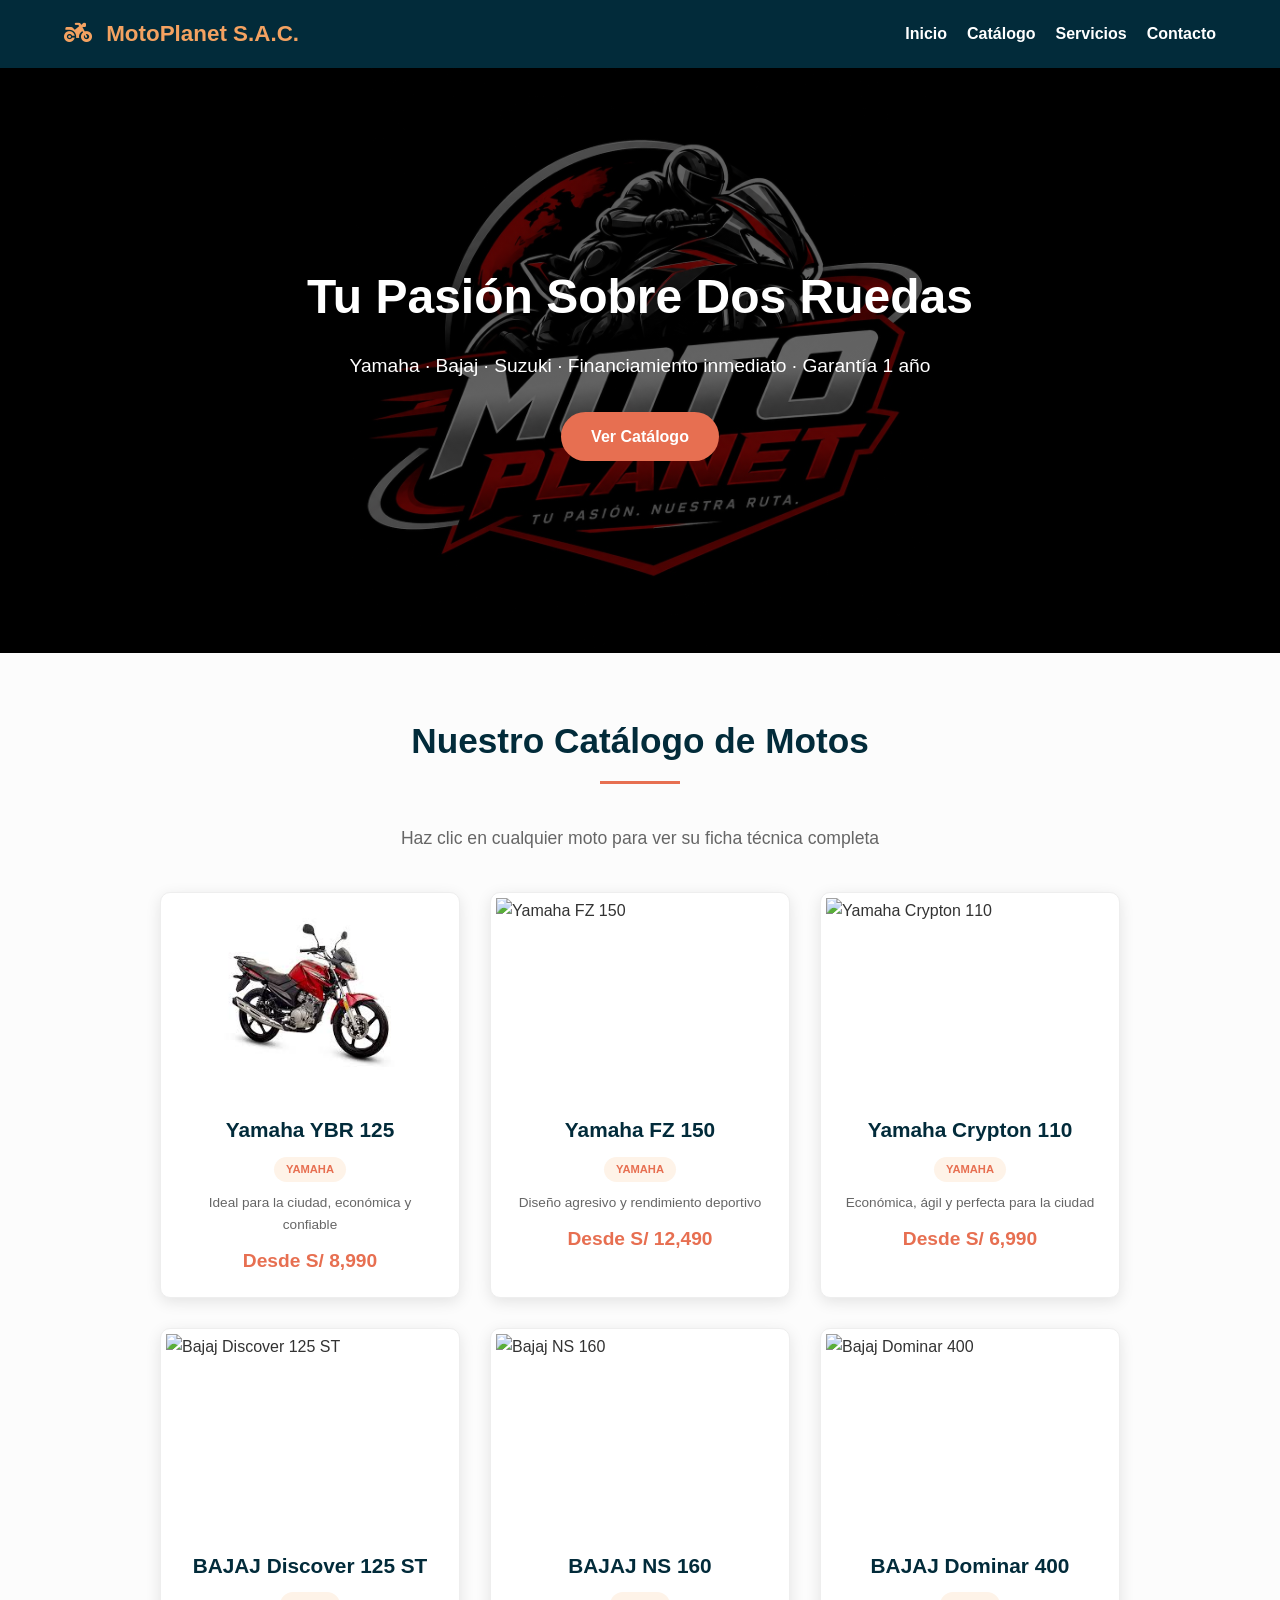
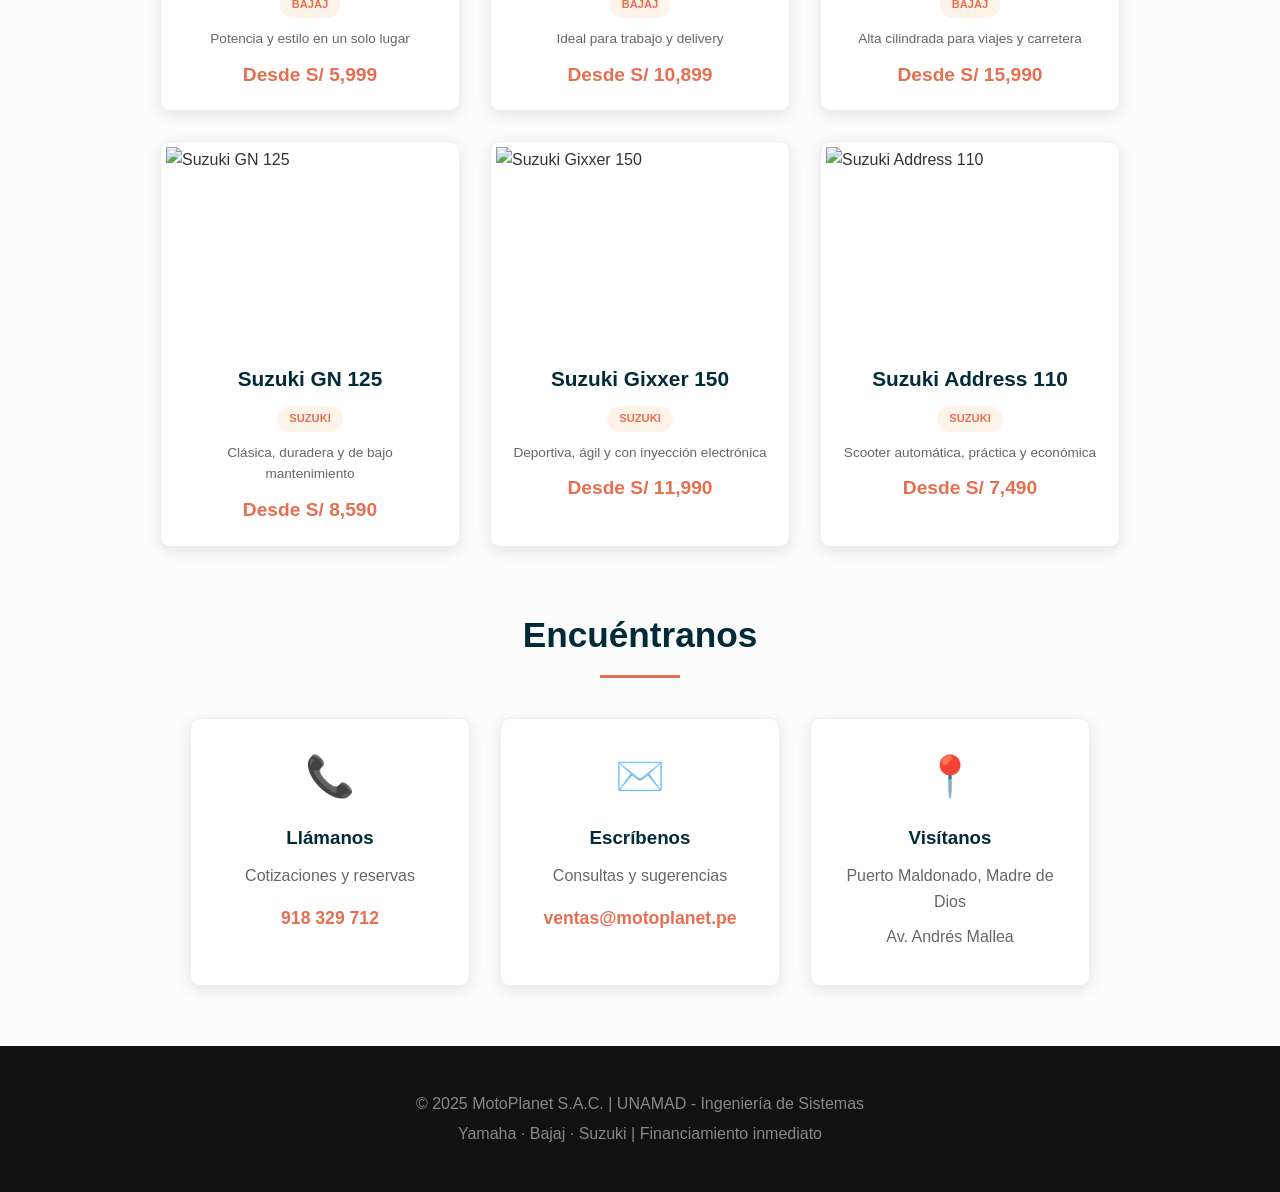
==== commit fbb91e23: "agregue servicios" ====
--- a/maquetado/index.html
+++ b/maquetado/index.html
@@ -21,7 +21,7 @@
             <ul>
                 <li><a href="#inicio">Inicio</a></li>
                 <li><a href="#catalogo">Catálogo</a></li>
-                <li><a href="#servicios">Servicios</a></li>
+                <li><a href="servicios.html">Servicios</a></li>
                 <li><a href="#contacto">Contacto</a></li>
             </ul>
         </nav>
@@ -160,31 +160,7 @@
             </div>
         </section>
 
-        <section id="servicios" class="container servicios-section">
-            <h2 class="section-title">Nuestros Servicios</h2>
-            <div class="servicios-grid">
-                <div class="servicio-card">
-                    <div class="servicio-icon">🏍️</div>
-                    <h3>Venta de Motos Nuevas</h3>
-                    <p>Modelos 2025 con garantía de 1 año</p>
-                </div>
-                <div class="servicio-card">
-                    <div class="servicio-icon">🔧</div>
-                    <h3>Mantenimiento</h3>
-                    <p>Preventivo y correctivo especializado</p>
-                </div>
-                <div class="servicio-card">
-                    <div class="servicio-icon">⚙️</div>
-                    <h3>Repuestos Originales</h3>
-                    <p>Todo lo que necesitas para tu moto</p>
-                </div>
-                <div class="servicio-card">
-                    <div class="servicio-icon">📋</div>
-                    <h3>Financiamiento</h3>
-                    <p>Cuotas desde S/ 250 mensuales</p>
-                </div>
-            </div>
-        </section>
+        
 
         <section id="contacto" class="container">
             <h2 class="section-title">Encuéntranos</h2>
